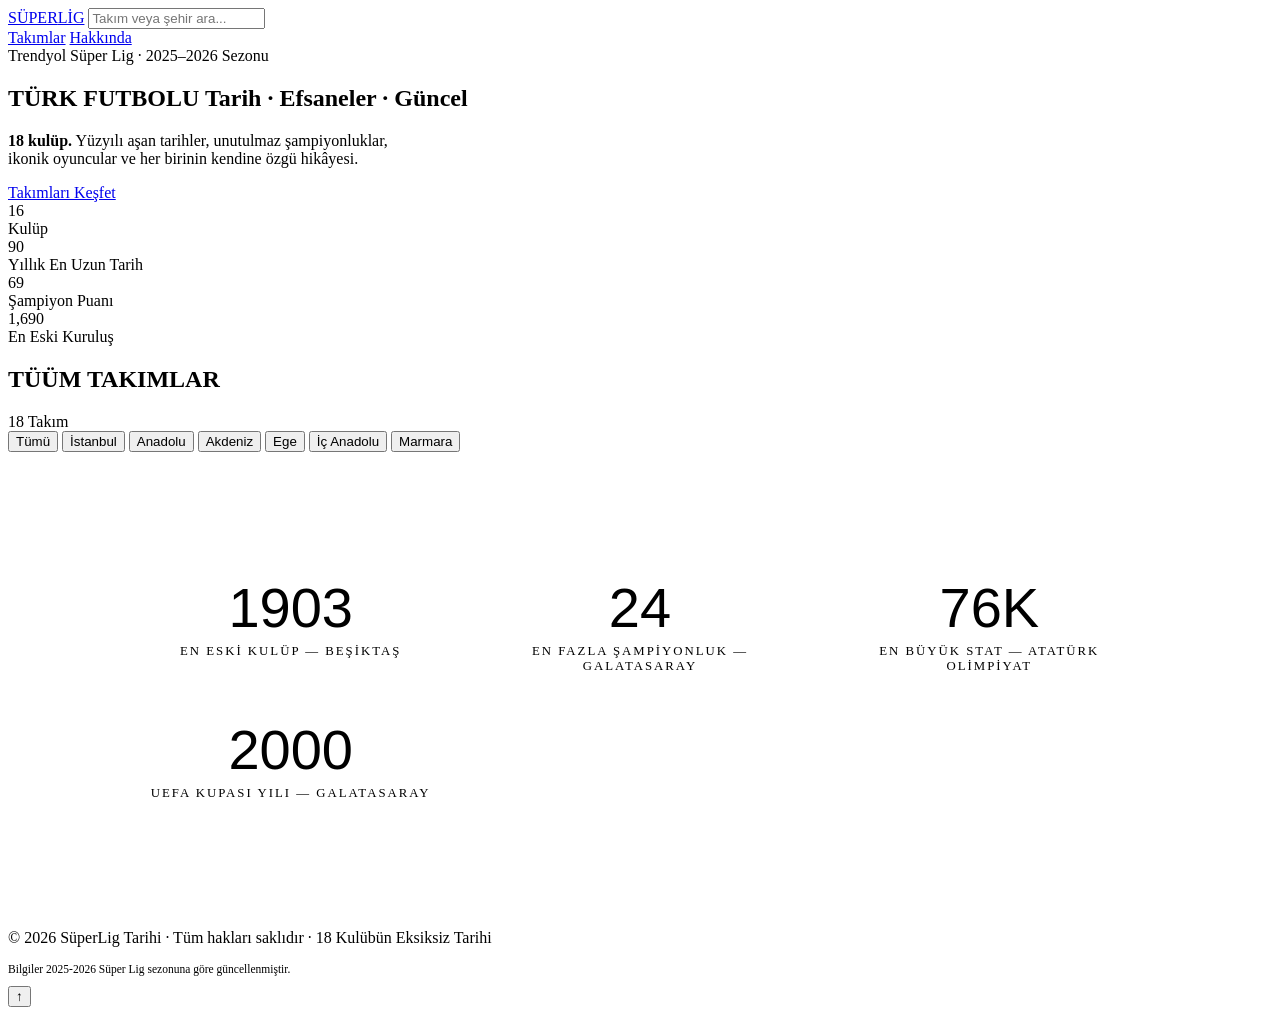
==== index.html @ 76d1c259 "Add files via upload" ====
<!DOCTYPE html>
<html lang="tr">
<head>
  <meta charset="UTF-8">
  <meta name="viewport" content="width=device-width, initial-scale=1.0">
  <title>Trendyol Süper Lig – 18 Kulübün Tarihi</title>
  <meta name="description" content="Trendyol Süper Lig'in 18 takımının köklü tarihleri, altın dönemleri, efsane oyuncuları ve güncel durumları.">
  <link rel="stylesheet" href="css/style.css">
</head>
<body>

<!-- ─── NAV ─── -->
<nav>
  <a class="nav-logo" href="#">SÜPER<span>LİG</span></a>
  <input class="nav-search" type="text" id="searchInput" placeholder="Takım veya şehir ara...">
  <div class="nav-right">
    <a class="nav-link" href="#teams">Takımlar</a>
    <a class="nav-link" href="hakkinda.html">Hakkında</a>
  </div>
</nav>

<!-- ─── HERO ─── -->
<section class="hero">
  <div class="hero-bg"></div>
  <div class="hero-lines"></div>
  <div class="hero-content">
    <div class="hero-badge">Trendyol Süper Lig · 2025–2026 Sezonu</div>
    <h1 class="hero-title">
      <span class="line1">TÜRK</span>
      <span class="line2">FUTBOLU</span>
      <span class="line3">Tarih · Efsaneler · Güncel</span>
    </h1>
    <p class="hero-sub">
      <strong>18 kulüp.</strong> Yüzyılı aşan tarihler, unutulmaz şampiyonluklar,<br>
      ikonik oyuncular ve her birinin kendine özgü hikâyesi.
    </p>
    <a class="hero-cta" href="#teams">Takımları Keşfet</a>
    <div class="hero-stats">
      <div class="hero-stat">
        <div class="num" data-target="18">0</div>
        <div class="lbl">Kulüp</div>
      </div>
      <div class="hero-stat">
        <div class="num" data-target="101">0</div>
        <div class="lbl">Yıllık En Uzun Tarih</div>
      </div>
      <div class="hero-stat">
        <div class="num" data-target="77">0</div>
        <div class="lbl">Şampiyon Puanı</div>
      </div>
      <div class="hero-stat">
        <div class="num" data-target="1905">0</div>
        <div class="lbl">En Eski Kuruluş</div>
      </div>
    </div>
  </div>
</section>

<!-- ─── TEAMS ─── -->
<section class="teams-section" id="teams">
  <div class="section-header">
    <h2 class="section-title">TÜÜM <span>TAKIMLAR</span></h2>
    <div class="section-line"></div>
    <div class="section-count" id="teamCount">18 Takım</div>
  </div>

  <!-- Filters -->
  <div class="filter-tabs">
    <button class="filter-tab active" data-filter="all">Tümü</button>
    <button class="filter-tab" data-filter="istanbul">İstanbul</button>
    <button class="filter-tab" data-filter="anadolu">Anadolu</button>
    <button class="filter-tab" data-filter="akdeniz">Akdeniz</button>
    <button class="filter-tab" data-filter="ege">Ege</button>
    <button class="filter-tab" data-filter="ic-anadolu">İç Anadolu</button>
    <button class="filter-tab" data-filter="marmara">Marmara</button>
  </div>

  <!-- Grid -->
  <div class="teams-grid" id="teamsGrid"></div>
</section>

<!-- ─── INFO STRIP ─── -->
<section style="background: var(--bg2); border-top:1px solid var(--border); border-bottom:1px solid var(--border); padding:4rem 2rem; margin:4rem 0;">
  <div style="max-width:1000px; margin:0 auto; display:grid; grid-template-columns:repeat(auto-fit,minmax(220px,1fr)); gap:3rem; text-align:center;">
    <div>
      <div style="font-family:'Bebas Neue',sans-serif; font-size:3.5rem; color:var(--accent); line-height:1;">1903</div>
      <div style="color:var(--text-muted); font-size:0.8rem; letter-spacing:2px; text-transform:uppercase; margin-top:0.5rem;">En Eski Kulüp — Beşiktaş</div>
    </div>
    <div>
      <div style="font-family:'Bebas Neue',sans-serif; font-size:3.5rem; color:var(--accent); line-height:1;">24</div>
      <div style="color:var(--text-muted); font-size:0.8rem; letter-spacing:2px; text-transform:uppercase; margin-top:0.5rem;">En Fazla Şampiyonluk — Galatasaray</div>
    </div>
    <div>
      <div style="font-family:'Bebas Neue',sans-serif; font-size:3.5rem; color:var(--accent); line-height:1;">76K</div>
      <div style="color:var(--text-muted); font-size:0.8rem; letter-spacing:2px; text-transform:uppercase; margin-top:0.5rem;">En Büyük Stat — Atatürk Olimpiyat</div>
    </div>
    <div>
      <div style="font-family:'Bebas Neue',sans-serif; font-size:3.5rem; color:var(--accent); line-height:1;">2000</div>
      <div style="color:var(--text-muted); font-size:0.8rem; letter-spacing:2px; text-transform:uppercase; margin-top:0.5rem;">UEFA Kupası Yılı — Galatasaray</div>
    </div>
  </div>
</section>

<!-- ─── FOOTER ─── -->
<footer>
  <p>© 2026 <span>SüperLig Tarihi</span> · Tüm hakları saklıdır · 18 Kulübün Eksiksiz Tarihi</p>
  <p style="margin-top:0.5rem; font-size:0.72rem;">Bilgiler 2025-2026 Süper Lig sezonuna göre güncellenmiştir.</p>
</footer>

<!-- ─── MODAL ─── -->
<div class="modal-overlay" id="modalOverlay">
  <div class="modal" id="modal"></div>
</div>

<!-- Back to top -->
<button class="back-top" onclick="window.scrollTo({top:0,behavior:'smooth'})">↑</button>

<script src="js/main.js"></script>
<script>
  // Hero counter animation
  const nums = document.querySelectorAll('.hero-stat .num');
  const heroObserver = new IntersectionObserver(entries => {
    entries.forEach(entry => {
      if (entry.isIntersecting && !entry.target.dataset.animated) {
        entry.target.dataset.animated = 'true';
        const target = parseInt(entry.target.dataset.target);
        let start = 0;
        const step = target / 80;
        const timer = setInterval(() => {
          start += step;
          if (start >= target) {
            entry.target.textContent = target.toLocaleString();
            clearInterval(timer);
          } else {
            entry.target.textContent = Math.floor(start).toLocaleString();
          }
        }, 16);
      }
    });
  });
  nums.forEach(n => heroObserver.observe(n));
</script>
</body>
</html>
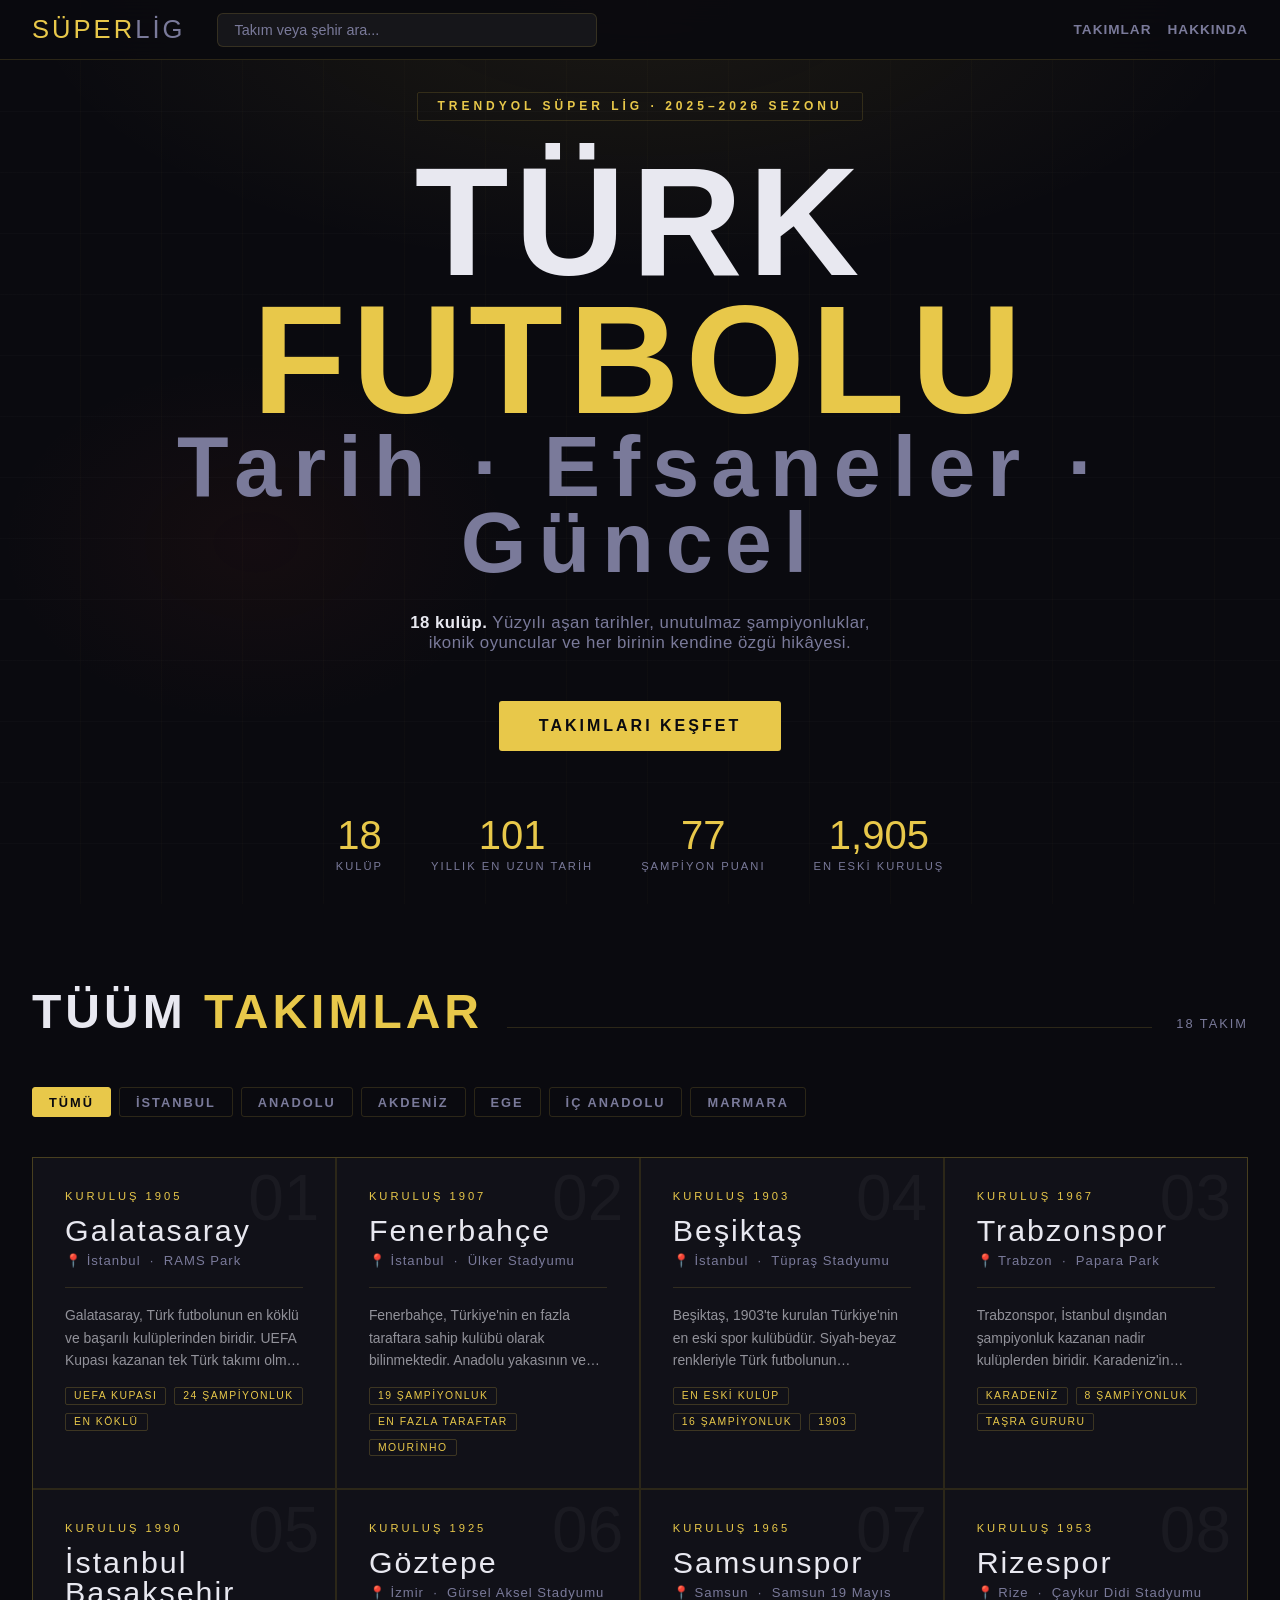
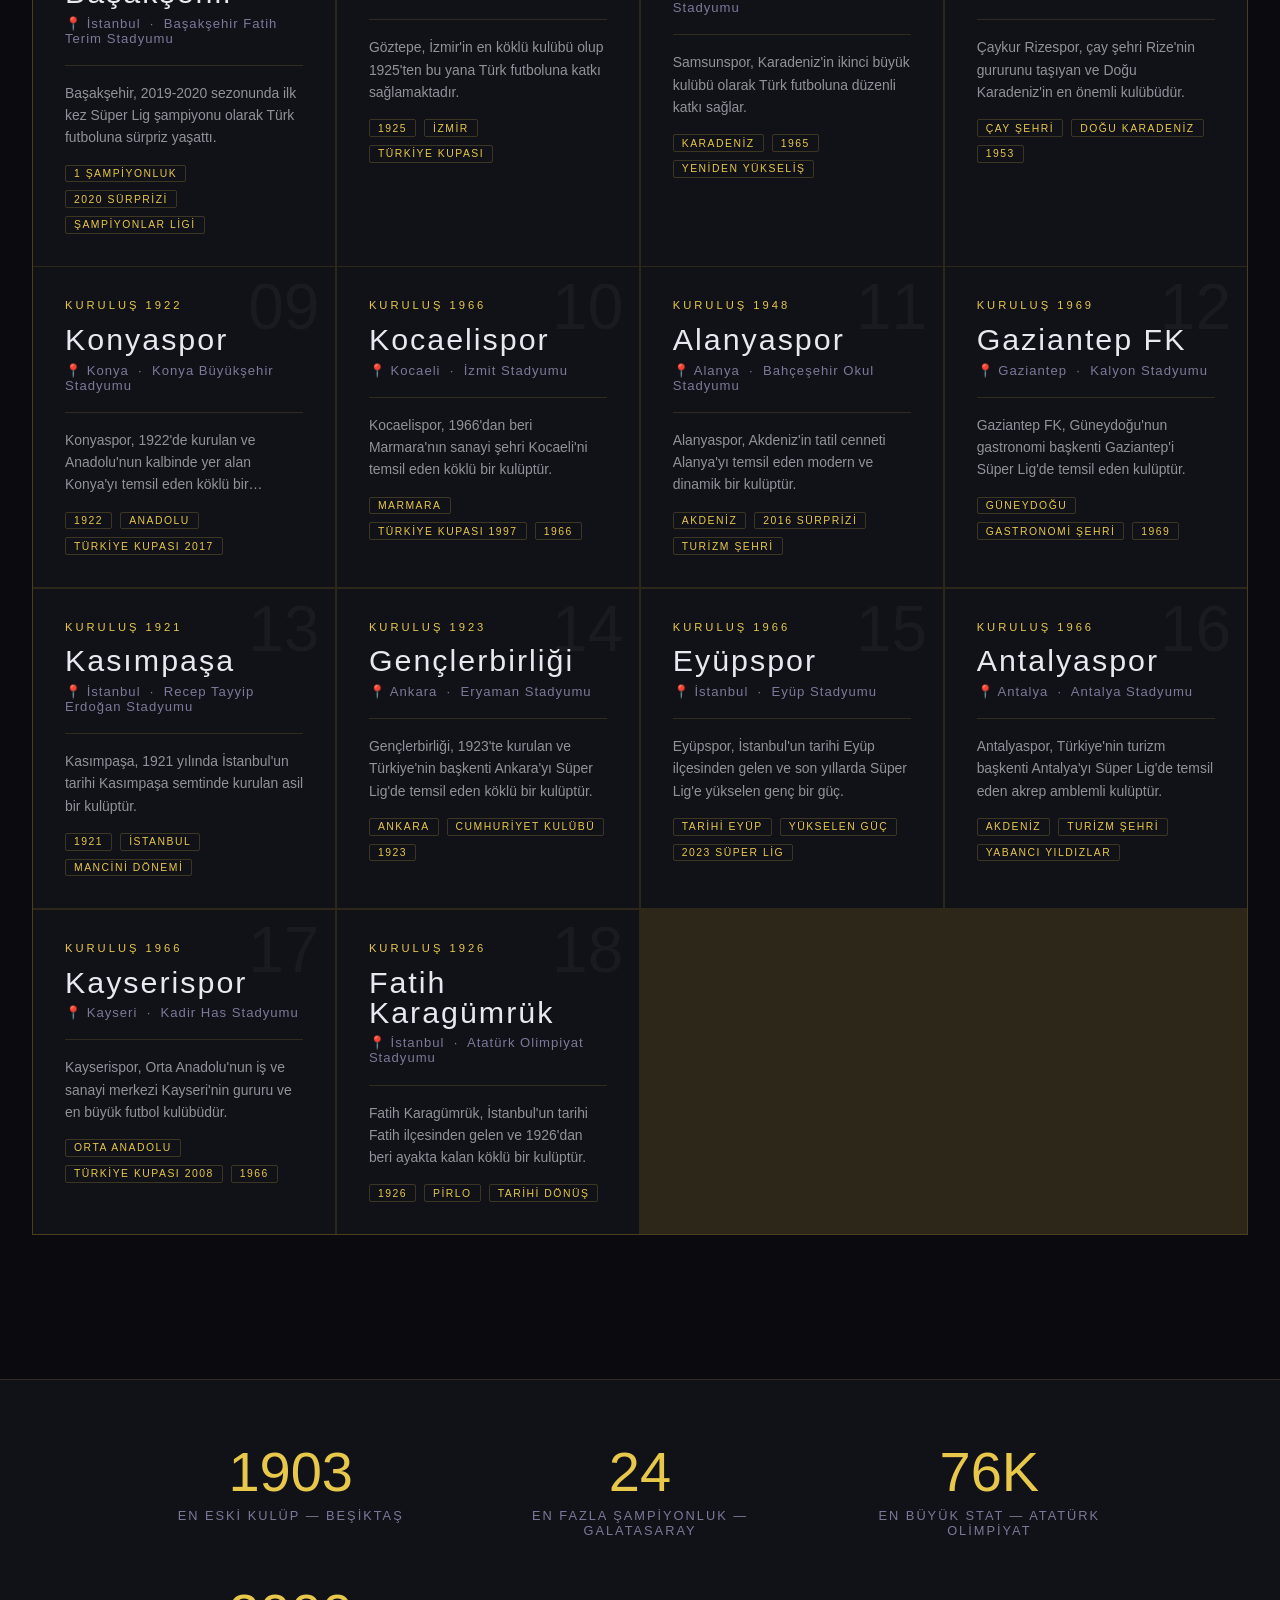
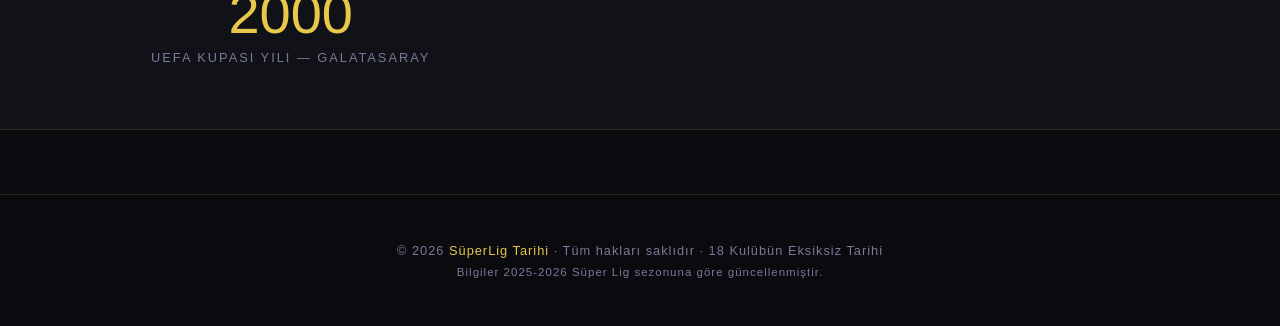
==== commit 38f507bf: "Add files via upload" ====
--- a/index.html
+++ b/index.html
@@ -5,7 +5,7 @@
   <meta name="viewport" content="width=device-width, initial-scale=1.0">
   <title>Trendyol Süper Lig – 18 Kulübün Tarihi</title>
   <meta name="description" content="Trendyol Süper Lig'in 18 takımının köklü tarihleri, altın dönemleri, efsane oyuncuları ve güncel durumları.">
-  <link rel="stylesheet" href="css/style.css">
+  <link rel="stylesheet" href="stil.css">
 </head>
 <body>
 
@@ -115,7 +115,7 @@
 <!-- Back to top -->
 <button class="back-top" onclick="window.scrollTo({top:0,behavior:'smooth'})">↑</button>
 
-<script src="js/main.js"></script>
+<script src="ana.js"></script>
 <script>
   // Hero counter animation
   const nums = document.querySelectorAll('.hero-stat .num');
--- a/stil.css
+++ b/stil.css
@@ -0,0 +1,536 @@
+@import url('https://fonts.googleapis.com/css2?family=Bebas+Neue&family=Barlow:ital,wght@0,300;0,400;0,600;0,700;1,300;1,400&family=Barlow+Condensed:wght@400;600;700;800&display=swap');
+
+:root {
+  --bg: #0a0a0f;
+  --bg2: #111118;
+  --bg3: #1a1a24;
+  --accent: #e8c84a;
+  --accent2: #c0392b;
+  --text: #e8e8f0;
+  --text-muted: #7a7a9a;
+  --border: rgba(232,200,74,0.15);
+  --card-bg: rgba(255,255,255,0.03);
+  --glow: rgba(232,200,74,0.1);
+}
+
+* { margin:0; padding:0; box-sizing:border-box; }
+
+html { scroll-behavior: smooth; }
+
+body {
+  background: var(--bg);
+  color: var(--text);
+  font-family: 'Barlow', sans-serif;
+  font-weight: 300;
+  overflow-x: hidden;
+}
+
+/* ─── NAV ─── */
+nav {
+  position: fixed; top:0; left:0; right:0; z-index:100;
+  background: rgba(10,10,15,0.92);
+  backdrop-filter: blur(16px);
+  border-bottom: 1px solid var(--border);
+  padding: 0 2rem;
+  display: flex; align-items:center; gap:2rem;
+  height: 60px;
+}
+.nav-logo {
+  font-family: 'Bebas Neue', sans-serif;
+  font-size: 1.6rem;
+  color: var(--accent);
+  letter-spacing: 3px;
+  text-decoration: none;
+  flex-shrink: 0;
+}
+.nav-logo span { color: var(--text-muted); }
+.nav-search {
+  flex:1; max-width:380px;
+  background: rgba(255,255,255,0.05);
+  border: 1px solid var(--border);
+  border-radius: 6px;
+  padding: 0.5rem 1rem;
+  color: var(--text);
+  font-family: 'Barlow', sans-serif;
+  font-size: 0.9rem;
+  outline: none;
+  transition: border-color 0.2s;
+}
+.nav-search:focus { border-color: var(--accent); }
+.nav-search::placeholder { color: var(--text-muted); }
+.nav-right { margin-left:auto; display:flex; gap:1rem; align-items:center; }
+.nav-link {
+  color: var(--text-muted);
+  text-decoration: none;
+  font-size: 0.85rem;
+  font-weight: 600;
+  letter-spacing: 1px;
+  text-transform: uppercase;
+  transition: color 0.2s;
+}
+.nav-link:hover { color: var(--accent); }
+
+/* ─── HERO ─── */
+.hero {
+  min-height: 100vh;
+  display: flex; align-items:center; justify-content:center;
+  position: relative;
+  overflow: hidden;
+  padding-top: 60px;
+}
+.hero-bg {
+  position: absolute; inset:0;
+  background:
+    radial-gradient(ellipse 80% 50% at 50% 0%, rgba(232,200,74,0.08) 0%, transparent 60%),
+    radial-gradient(ellipse 40% 40% at 20% 60%, rgba(192,57,43,0.06) 0%, transparent 50%),
+    repeating-linear-gradient(
+      90deg,
+      transparent,
+      transparent 80px,
+      rgba(232,200,74,0.02) 80px,
+      rgba(232,200,74,0.02) 81px
+    );
+}
+.hero-lines {
+  position: absolute; inset:0;
+  background: repeating-linear-gradient(
+    0deg,
+    transparent,
+    transparent 60px,
+    rgba(255,255,255,0.015) 60px,
+    rgba(255,255,255,0.015) 61px
+  );
+}
+.hero-content {
+  position: relative; z-index:2;
+  text-align: center;
+  padding: 2rem;
+}
+.hero-badge {
+  display: inline-block;
+  border: 1px solid var(--border);
+  color: var(--accent);
+  font-family: 'Barlow Condensed', sans-serif;
+  font-size: 0.75rem;
+  font-weight: 600;
+  letter-spacing: 4px;
+  text-transform: uppercase;
+  padding: 0.4rem 1.2rem;
+  border-radius: 2px;
+  margin-bottom: 2rem;
+  animation: fadeInDown 0.8s ease both;
+}
+.hero-title {
+  font-family: 'Bebas Neue', sans-serif;
+  font-size: clamp(4rem, 12vw, 10rem);
+  line-height: 0.9;
+  letter-spacing: 6px;
+  animation: fadeInUp 0.9s ease 0.1s both;
+}
+.hero-title .line1 { color: var(--text); display:block; }
+.hero-title .line2 { color: var(--accent); display:block; }
+.hero-title .line3 { color: var(--text-muted); display:block; font-size: 55%; letter-spacing: 12px; }
+.hero-sub {
+  margin-top: 2rem;
+  color: var(--text-muted);
+  font-size: 1.05rem;
+  font-weight: 300;
+  letter-spacing: 0.5px;
+  animation: fadeInUp 1s ease 0.2s both;
+}
+.hero-sub strong { color: var(--text); font-weight: 600; }
+.hero-cta {
+  margin-top: 3rem;
+  display: inline-block;
+  background: var(--accent);
+  color: #0a0a0f;
+  font-family: 'Barlow Condensed', sans-serif;
+  font-size: 1rem;
+  font-weight: 700;
+  letter-spacing: 3px;
+  text-transform: uppercase;
+  text-decoration: none;
+  padding: 1rem 2.5rem;
+  border-radius: 3px;
+  transition: all 0.2s;
+  animation: fadeInUp 1s ease 0.3s both;
+}
+.hero-cta:hover { background: #fff; transform: translateY(-2px); box-shadow: 0 12px 40px rgba(232,200,74,0.3); }
+
+.hero-stats {
+  display: flex; gap:3rem; justify-content:center; margin-top:4rem;
+  animation: fadeInUp 1s ease 0.4s both;
+}
+.hero-stat { text-align:center; }
+.hero-stat .num {
+  font-family: 'Bebas Neue', sans-serif;
+  font-size: 2.5rem;
+  color: var(--accent);
+  line-height:1;
+}
+.hero-stat .lbl {
+  font-size: 0.7rem;
+  color: var(--text-muted);
+  letter-spacing: 2px;
+  text-transform: uppercase;
+  margin-top: 0.3rem;
+}
+
+/* ─── TEAMS GRID ─── */
+.teams-section {
+  padding: 5rem 2rem;
+  max-width: 1400px;
+  margin: 0 auto;
+}
+.section-header {
+  display: flex; align-items:baseline; gap:1.5rem;
+  margin-bottom: 3rem;
+}
+.section-title {
+  font-family: 'Bebas Neue', sans-serif;
+  font-size: 3rem;
+  color: var(--text);
+  letter-spacing: 4px;
+}
+.section-title span { color: var(--accent); }
+.section-line { flex:1; height:1px; background: var(--border); }
+.section-count {
+  font-family: 'Barlow Condensed', sans-serif;
+  font-size: 0.8rem;
+  color: var(--text-muted);
+  letter-spacing: 2px;
+  text-transform: uppercase;
+}
+
+/* Filter tabs */
+.filter-tabs {
+  display:flex; gap:0.5rem; flex-wrap:wrap; margin-bottom:2.5rem;
+}
+.filter-tab {
+  background: transparent;
+  border: 1px solid var(--border);
+  color: var(--text-muted);
+  font-family: 'Barlow Condensed', sans-serif;
+  font-size: 0.8rem;
+  font-weight: 600;
+  letter-spacing: 2px;
+  text-transform: uppercase;
+  padding: 0.4rem 1rem;
+  border-radius: 3px;
+  cursor: pointer;
+  transition: all 0.2s;
+}
+.filter-tab:hover, .filter-tab.active {
+  background: var(--accent);
+  border-color: var(--accent);
+  color: #0a0a0f;
+}
+
+.teams-grid {
+  display: grid;
+  grid-template-columns: repeat(auto-fill, minmax(300px, 1fr));
+  gap: 1.5px;
+  background: var(--border);
+  border: 1px solid var(--border);
+}
+.team-card {
+  background: var(--bg2);
+  padding: 2rem;
+  cursor: pointer;
+  position: relative;
+  overflow: hidden;
+  transition: all 0.3s;
+  text-decoration: none;
+  color: inherit;
+  display: block;
+}
+.team-card::before {
+  content:'';
+  position:absolute; top:0; left:0; right:0; bottom:0;
+  background: linear-gradient(135deg, var(--glow), transparent);
+  opacity:0;
+  transition: opacity 0.3s;
+}
+.team-card:hover::before { opacity:1; }
+.team-card:hover { background: var(--bg3); transform: translateY(-2px); }
+
+.team-card-accent {
+  position:absolute; top:0; left:0; width:3px; height:100%;
+  background: var(--accent);
+  transform: scaleY(0); transform-origin: top;
+  transition: transform 0.3s;
+}
+.team-card:hover .team-card-accent { transform: scaleY(1); }
+
+.team-rank {
+  font-family: 'Bebas Neue', sans-serif;
+  font-size: 4rem;
+  color: rgba(255,255,255,0.04);
+  position:absolute; right:1rem; top:0.5rem;
+  line-height:1;
+  pointer-events:none;
+  transition: color 0.3s;
+}
+.team-card:hover .team-rank { color: rgba(232,200,74,0.08); }
+
+.team-founded {
+  font-family: 'Barlow Condensed', sans-serif;
+  font-size: 0.7rem;
+  color: var(--accent);
+  letter-spacing: 3px;
+  text-transform: uppercase;
+  margin-bottom: 0.8rem;
+}
+.team-name {
+  font-family: 'Bebas Neue', sans-serif;
+  font-size: 1.9rem;
+  color: var(--text);
+  letter-spacing: 2px;
+  line-height:1;
+  margin-bottom: 0.5rem;
+}
+.team-city {
+  color: var(--text-muted);
+  font-size: 0.82rem;
+  letter-spacing: 1px;
+  margin-bottom: 1.2rem;
+}
+.team-excerpt {
+  font-size: 0.87rem;
+  line-height: 1.6;
+  color: rgba(232,232,240,0.6);
+  border-top: 1px solid var(--border);
+  padding-top: 1rem;
+  display: -webkit-box;
+  -webkit-line-clamp: 3;
+  -webkit-box-orient: vertical;
+  overflow: hidden;
+}
+.team-tags {
+  display:flex; gap:0.5rem; flex-wrap:wrap; margin-top:1rem;
+}
+.team-tag {
+  font-family: 'Barlow Condensed', sans-serif;
+  font-size: 0.65rem;
+  letter-spacing: 1.5px;
+  text-transform: uppercase;
+  border: 1px solid rgba(232,200,74,0.2);
+  color: var(--accent);
+  padding: 0.15rem 0.5rem;
+  border-radius: 2px;
+}
+
+/* ─── MODAL ─── */
+.modal-overlay {
+  position:fixed; inset:0; z-index:200;
+  background: rgba(5,5,10,0.92);
+  backdrop-filter: blur(8px);
+  display:none; align-items:flex-start; justify-content:center;
+  padding: 2rem 1rem;
+  overflow-y: auto;
+}
+.modal-overlay.open { display:flex; }
+.modal {
+  background: var(--bg2);
+  border: 1px solid var(--border);
+  max-width: 860px;
+  width:100%;
+  position:relative;
+  animation: modalIn 0.35s cubic-bezier(0.34,1.56,0.64,1) both;
+}
+@keyframes modalIn {
+  from { opacity:0; transform: scale(0.92) translateY(30px); }
+  to   { opacity:1; transform: scale(1) translateY(0); }
+}
+.modal-header {
+  padding: 2.5rem 2.5rem 2rem;
+  border-bottom: 1px solid var(--border);
+  position:relative;
+  background: linear-gradient(135deg, rgba(232,200,74,0.05), transparent);
+}
+.modal-close {
+  position:absolute; top:1.5rem; right:1.5rem;
+  background:none; border: 1px solid var(--border);
+  color: var(--text-muted); cursor:pointer;
+  width:36px; height:36px; border-radius:3px;
+  font-size:1.2rem; display:flex; align-items:center; justify-content:center;
+  transition: all 0.2s;
+}
+.modal-close:hover { border-color: var(--accent2); color: var(--accent2); }
+.modal-tag {
+  font-family: 'Barlow Condensed', sans-serif;
+  font-size: 0.7rem;
+  letter-spacing: 3px;
+  text-transform: uppercase;
+  color: var(--accent);
+  margin-bottom: 0.8rem;
+}
+.modal-title {
+  font-family: 'Bebas Neue', sans-serif;
+  font-size: clamp(2.5rem, 6vw, 4rem);
+  letter-spacing: 4px;
+  line-height:1;
+  color: var(--text);
+}
+.modal-title span { color: var(--accent); }
+.modal-subtitle {
+  color: var(--text-muted);
+  font-size: 0.9rem;
+  margin-top:0.5rem;
+}
+
+.modal-body { padding: 2.5rem; }
+
+.modal-grid {
+  display:grid;
+  grid-template-columns: 1fr 1fr;
+  gap: 2.5rem;
+}
+@media(max-width:600px){ .modal-grid { grid-template-columns:1fr; } }
+
+.info-block { margin-bottom:2rem; }
+.info-block h3 {
+  font-family: 'Barlow Condensed', sans-serif;
+  font-size: 0.7rem;
+  font-weight: 700;
+  letter-spacing: 3px;
+  text-transform: uppercase;
+  color: var(--accent);
+  margin-bottom: 0.6rem;
+  padding-bottom: 0.4rem;
+  border-bottom: 1px solid var(--border);
+}
+.info-block p {
+  font-size: 0.9rem;
+  line-height: 1.7;
+  color: rgba(232,232,240,0.75);
+}
+.info-block ul {
+  list-style: none;
+  font-size: 0.88rem;
+  color: rgba(232,232,240,0.75);
+}
+.info-block ul li {
+  padding: 0.3rem 0;
+  border-bottom: 1px solid rgba(255,255,255,0.04);
+  display:flex; gap:1rem;
+}
+.info-block ul li span:first-child {
+  color: var(--text-muted);
+  min-width: 100px;
+  font-size: 0.78rem;
+  letter-spacing:1px;
+}
+
+.stat-row {
+  display:grid;
+  grid-template-columns: repeat(3, 1fr);
+  gap:1px;
+  background: var(--border);
+  margin-top: 2rem;
+  border: 1px solid var(--border);
+}
+.stat-box {
+  background: var(--bg3);
+  padding: 1.2rem;
+  text-align:center;
+}
+.stat-box .sv {
+  font-family: 'Bebas Neue', sans-serif;
+  font-size: 2rem;
+  color: var(--accent);
+  line-height:1;
+}
+.stat-box .sk {
+  font-size: 0.65rem;
+  color: var(--text-muted);
+  letter-spacing: 2px;
+  text-transform: uppercase;
+  margin-top:0.3rem;
+}
+
+.timeline { margin-top: 1.5rem; }
+.tl-item {
+  display:flex; gap:1rem; margin-bottom:1rem;
+  align-items:flex-start;
+}
+.tl-year {
+  font-family: 'Bebas Neue', sans-serif;
+  font-size: 1rem;
+  color: var(--accent);
+  min-width: 55px;
+  letter-spacing:1px;
+}
+.tl-dot {
+  width:8px; height:8px; border-radius:50%;
+  background: var(--accent);
+  margin-top:5px; flex-shrink:0;
+  box-shadow: 0 0 8px rgba(232,200,74,0.5);
+}
+.tl-text {
+  font-size: 0.82rem;
+  color: rgba(232,232,240,0.65);
+  line-height:1.5;
+}
+
+/* ─── FOOTER ─── */
+footer {
+  border-top: 1px solid var(--border);
+  padding: 3rem 2rem;
+  text-align:center;
+  color: var(--text-muted);
+  font-size:0.8rem;
+  letter-spacing:1px;
+}
+footer span { color: var(--accent); }
+
+/* ─── ANIMATIONS ─── */
+@keyframes fadeInUp {
+  from { opacity:0; transform:translateY(30px); }
+  to   { opacity:1; transform:translateY(0); }
+}
+@keyframes fadeInDown {
+  from { opacity:0; transform:translateY(-20px); }
+  to   { opacity:1; transform:translateY(0); }
+}
+.fade-in {
+  opacity:0;
+  transform: translateY(20px);
+  transition: opacity 0.6s ease, transform 0.6s ease;
+}
+.fade-in.visible {
+  opacity:1;
+  transform:translateY(0);
+}
+
+/* ─── SCROLLBAR ─── */
+::-webkit-scrollbar { width:6px; }
+::-webkit-scrollbar-track { background: var(--bg); }
+::-webkit-scrollbar-thumb { background: var(--border); border-radius:3px; }
+::-webkit-scrollbar-thumb:hover { background: var(--accent); }
+
+/* ─── RESPONSIVE ─── */
+@media(max-width:768px) {
+  nav { padding: 0 1rem; }
+  .nav-search { display:none; }
+  .hero-stats { gap:1.5rem; }
+  .hero-stat .num { font-size:1.8rem; }
+  .teams-section { padding: 3rem 1rem; }
+  .modal-body { padding: 1.5rem; }
+  .modal-header { padding: 1.5rem; }
+}
+
+/* Back to top */
+.back-top {
+  position:fixed; bottom:2rem; right:2rem; z-index:99;
+  background: var(--accent);
+  color: #0a0a0f;
+  border:none; cursor:pointer;
+  width:44px; height:44px; border-radius:3px;
+  font-size:1.2rem;
+  display:none; align-items:center; justify-content:center;
+  transition: all 0.2s;
+  box-shadow: 0 4px 20px rgba(232,200,74,0.3);
+}
+.back-top.show { display:flex; }
+.back-top:hover { transform: translateY(-3px); }
